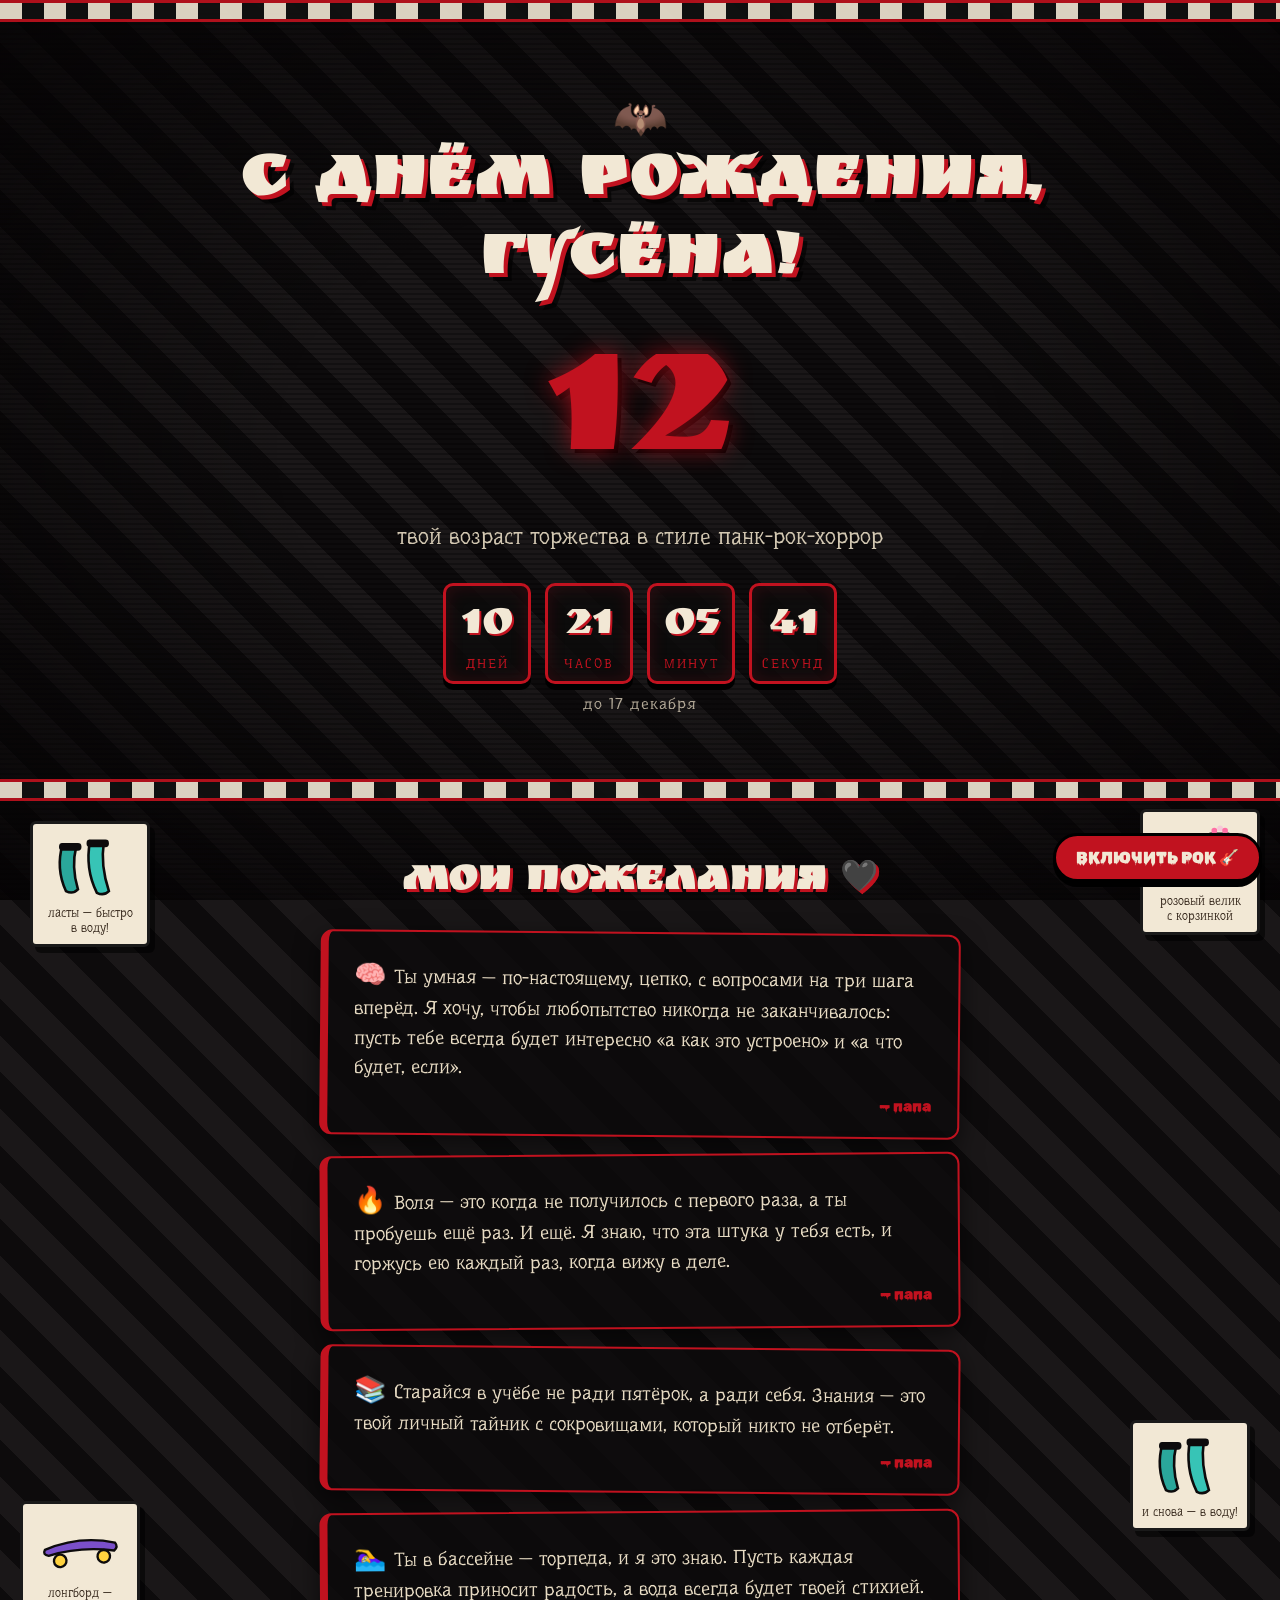
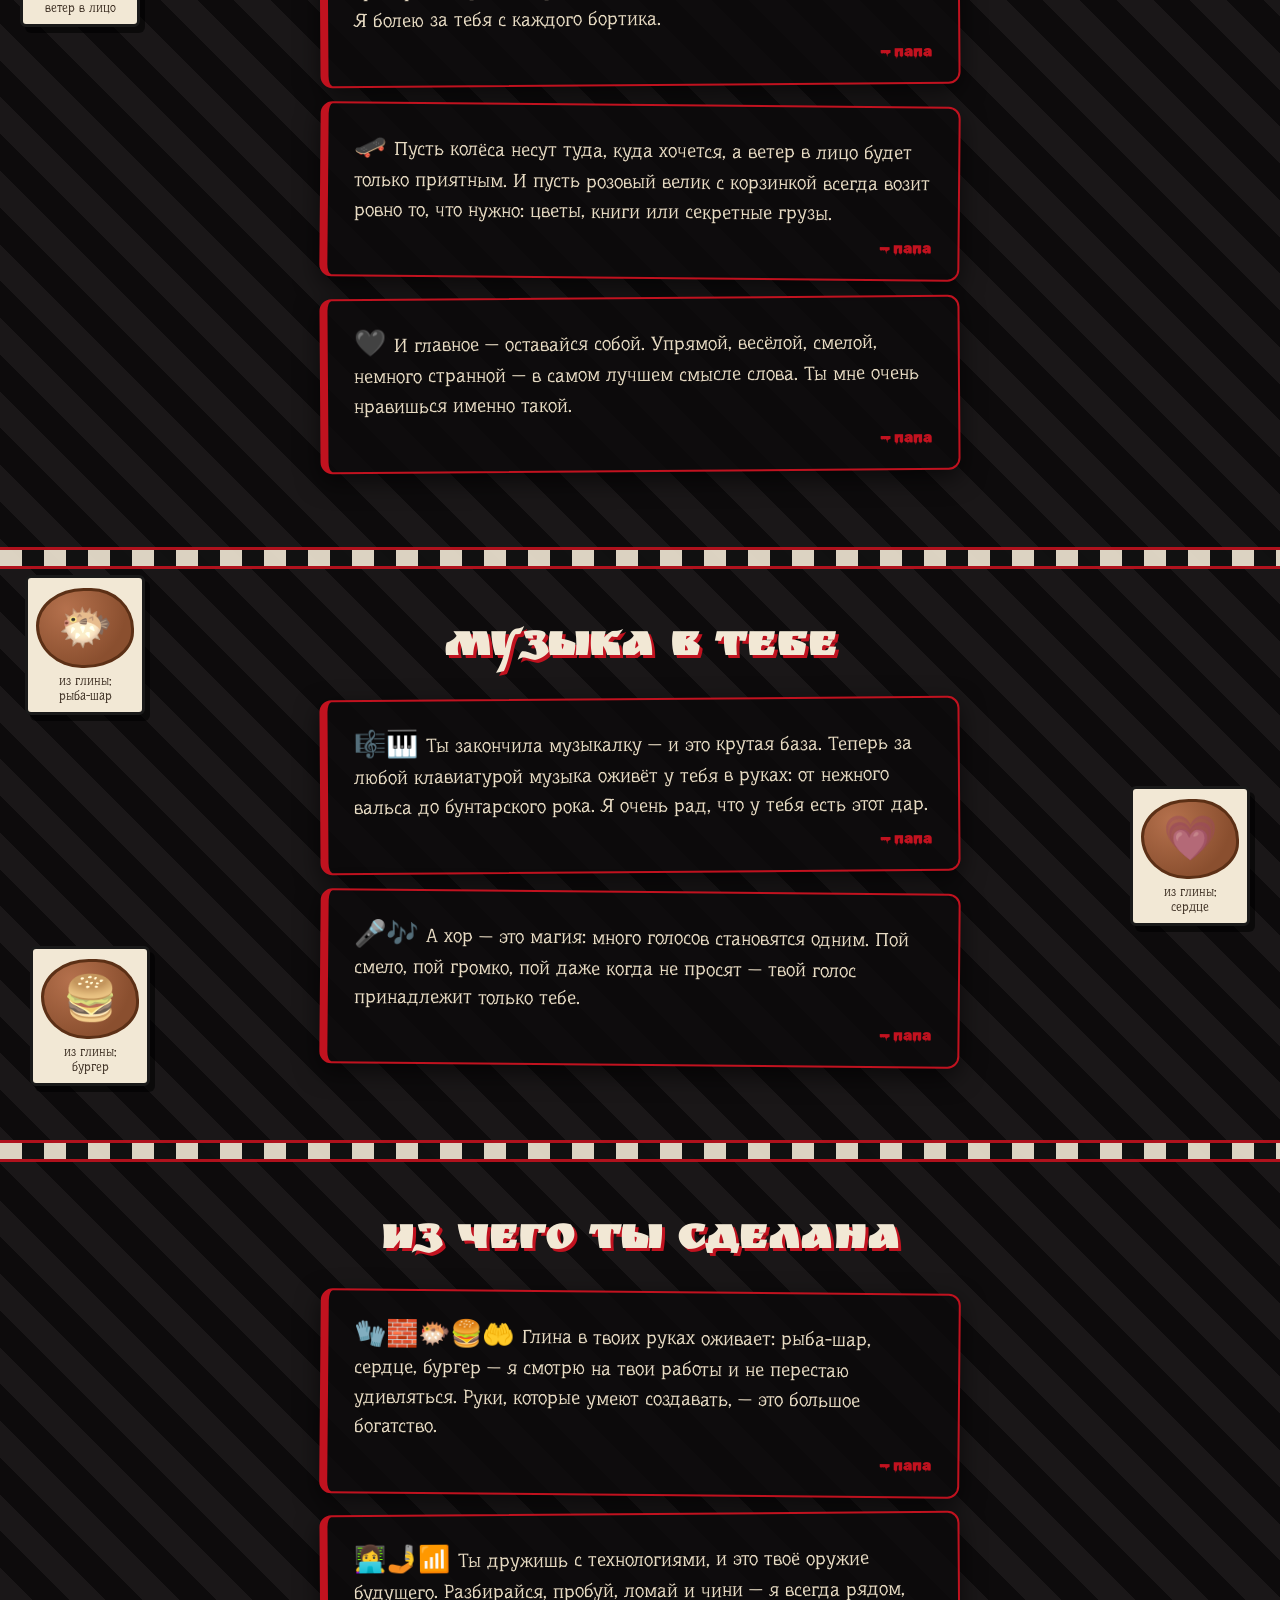
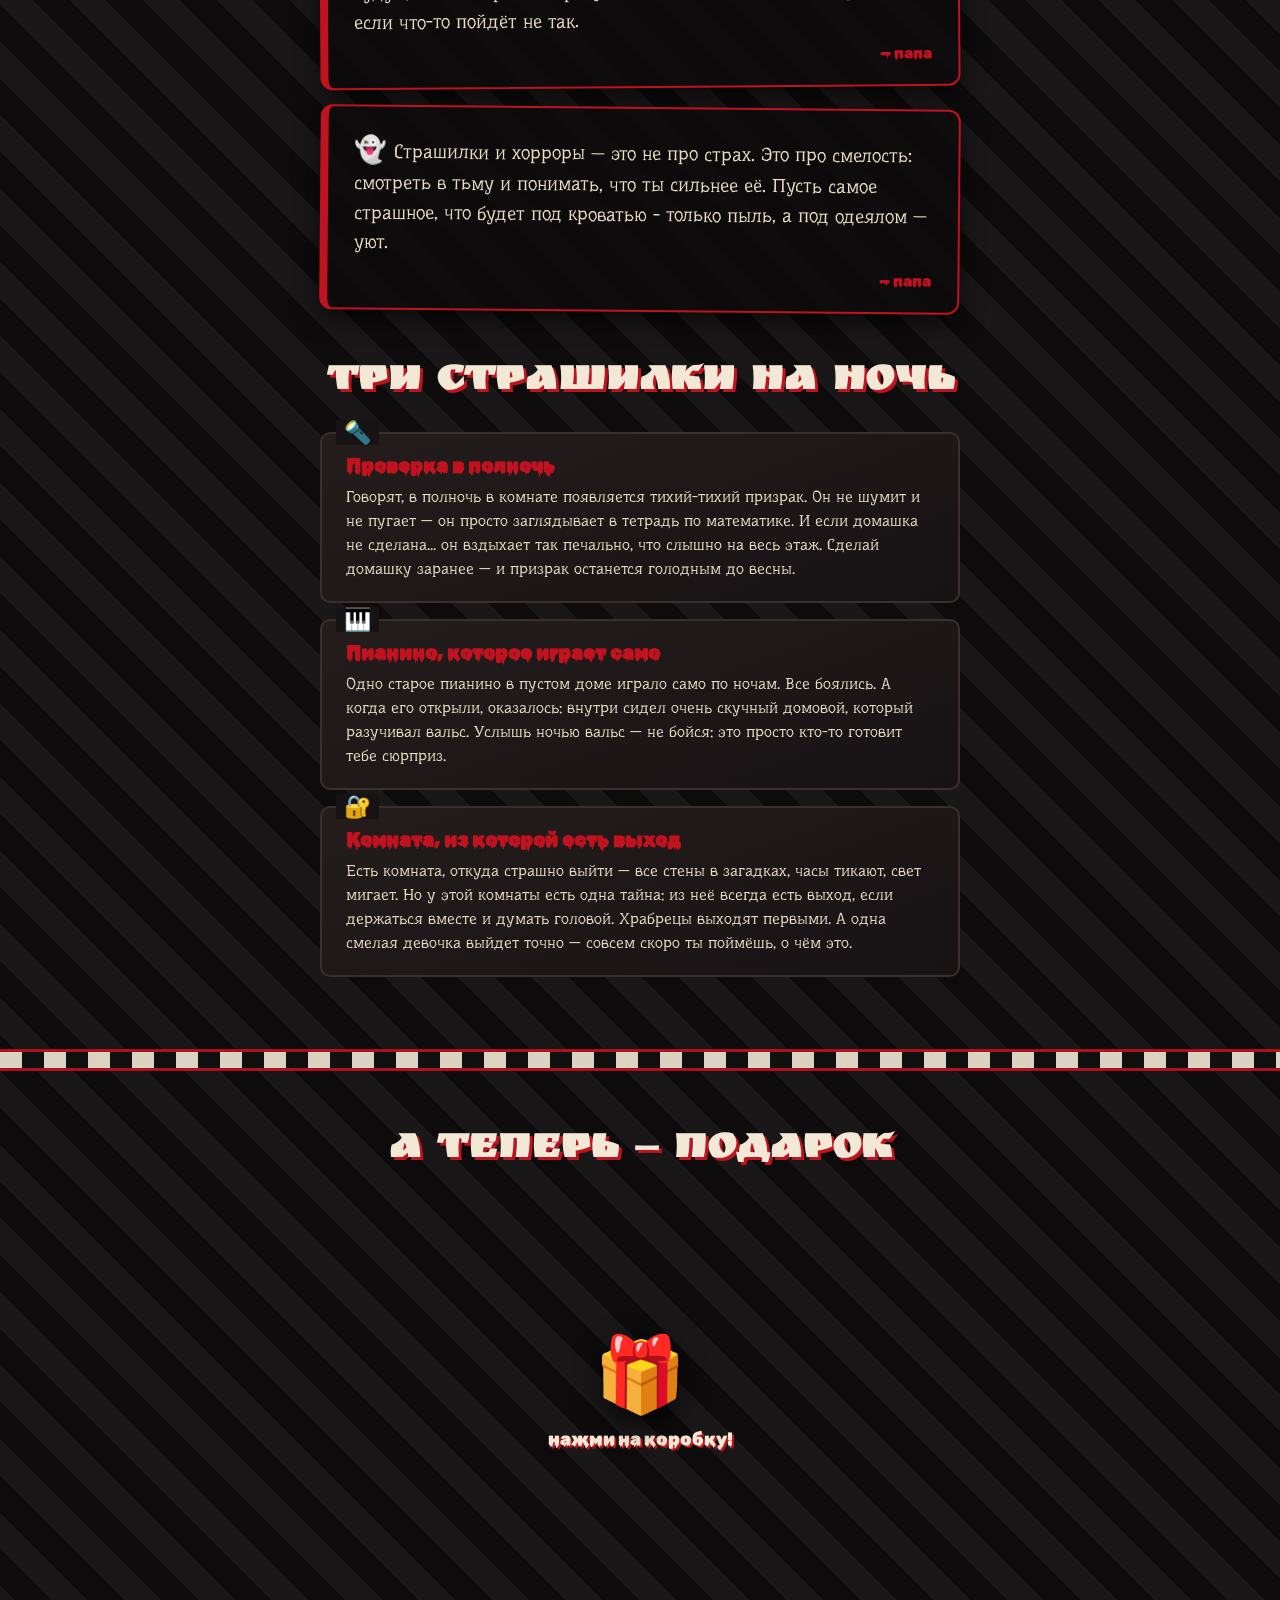
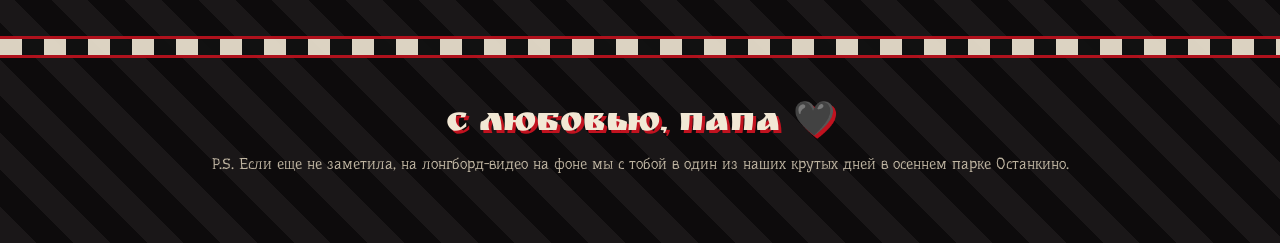
==== the-12th-bd/index.html @ d285abb6 "Сайт: страница с фоновым видео" ====
<!DOCTYPE html>
<html lang="ru">
<head>
<meta charset="UTF-8">
<meta name="viewport" content="width=device-width, initial-scale=1">
<title>С Днём Рождения, Гусёна!</title>
<link rel="preconnect" href="https://fonts.googleapis.com">
<link rel="preconnect" href="https://fonts.gstatic.com" crossorigin>
<link href="https://fonts.googleapis.com/css2?family=Ruslan+Display&family=Rubik+Wet+Paint&family=Underdog&display=swap" rel="stylesheet">
<style>
:root{
  --blood:#c1121f;
  --blood-dark:#7a0c14;
  --cream:#f2e8d5;
  --ink:#0d0b0c;
  --bone:#e8dcc4;
}
*{margin:0;padding:0;box-sizing:border-box}
html{scroll-behavior:smooth}
body{
  background-color:var(--ink);
  background-image:
    repeating-linear-gradient(45deg, #1a1718 0 26px, var(--ink) 26px 52px);
  color:var(--cream);
  font-family:'Underdog', cursive;
  overflow-x:hidden;
  position:relative;
}
/* ===== видео-фон (гифка из longboard.mp4) ===== */
#video-bg{
  position:fixed; inset:0; z-index:-2;
  overflow:hidden;
}
#video-bg video{
  width:100%; height:100%;
  object-fit:cover;
  filter:blur(7px) brightness(.32) saturate(.75) contrast(1.05);
  transform:scale(1.08);
}
#video-bg .scanlines{
  position:absolute; inset:0;
  background:repeating-linear-gradient(0deg, rgba(0,0,0,.28) 0 2px, transparent 2px 5px);
  mix-blend-mode:multiply;
}
#video-bg .vignette{
  position:absolute; inset:0;
  background:radial-gradient(ellipse at center, transparent 40%, rgba(5,3,4,.85) 100%);
}
/* ===== ленты-шахматки ===== */
.checker{
  height:22px;
  background:repeating-conic-gradient(#111 0% 25%, var(--cream) 0% 50%) 0 0/44px 44px;
  border-top:3px solid var(--blood);
  border-bottom:3px solid var(--blood);
  opacity:.9;
}
/* ===== шапка ===== */
header{
  text-align:center;
  padding:70px 20px 40px;
  position:relative;
  z-index:1;
}
.bat{font-size:44px; display:inline-block; animation:batform 3.2s ease-in-out infinite}
@keyframes batform{
  0%,100%{transform:translateY(0) rotate(-8deg)}
  50%{transform:translateY(-14px) rotate(8deg)}
}
h1{
  font-family:'Ruslan Display', cursive;
  font-size:clamp(34px,7vw,72px);
  color:var(--cream);
  text-shadow:4px 4px 0 var(--blood), 8px 8px 0 rgba(0,0,0,.6);
  letter-spacing:2px;
}
.sub{
  font-family:'Rubik Wet Paint', cursive;
  color:var(--blood);
  font-size:clamp(18px,3vw,26px);
  margin-top:12px;
  text-shadow:2px 2px 0 rgba(0,0,0,.8);
}
.age{
  font-family:'Ruslan Display', cursive;
  font-size:clamp(90px,20vw,190px);
  color:var(--blood);
  line-height:1;
  margin:24px 0 8px;
  animation:flicker 2.6s infinite;
  text-shadow:0 0 24px rgba(193,18,31,.7), 4px 4px 0 #000;
}
@keyframes flicker{
  0%,100%{opacity:1}
  41%{opacity:1}
  42%{opacity:.55}
  43%{opacity:1}
  78%{opacity:1}
  79%{opacity:.6}
  80%{opacity:1}
}
.date-line{font-size:clamp(16px,2.4vw,22px); color:var(--bone); opacity:.9}
/* ===== счётчик ===== */
.counter{
  display:flex; gap:14px; justify-content:center; flex-wrap:wrap;
  margin:34px auto 10px; max-width:640px;
}
.cd-cell{
  background:rgba(13,11,12,.82);
  border:3px solid var(--blood);
  border-radius:10px;
  min-width:88px; padding:14px 10px 10px;
  box-shadow:0 6px 0 #000, inset 0 0 18px rgba(193,18,31,.18);
}
.cd-num{
  font-family:'Ruslan Display', cursive;
  font-size:clamp(30px,5vw,48px);
  color:var(--cream);
  text-shadow:2px 2px 0 var(--blood);
}
.cd-lbl{
  font-size:13px; letter-spacing:2px; text-transform:uppercase;
  color:var(--blood); margin-top:4px;
}
.counter-cap{text-align:center; color:var(--bone); opacity:.75; margin-bottom:26px; letter-spacing:1px}
/* ===== секции ===== */
section{
  position:relative;
  max-width:920px;
  margin:0 auto;
  padding:56px 22px;
  z-index:1;
}
h2{
  font-family:'Ruslan Display', cursive;
  font-size:clamp(26px,4.6vw,44px);
  color:var(--cream);
  text-shadow:3px 3px 0 var(--blood);
  margin-bottom:26px;
  text-align:center;
}
h2 .bat-sm{font-size:.7em; vertical-align:middle}
/* ===== стикеры ===== */
.sticker{
  position:absolute;
  width:120px;
  background:var(--cream);
  border:3px solid #1a1a1a;
  border-radius:6px;
  padding:10px 8px 8px;
  box-shadow:5px 6px 0 rgba(0,0,0,.55);
  text-align:center;
  z-index:2;
  animation:sway 5s ease-in-out infinite;
}
.sticker .art{font-size:44px; line-height:1.15; display:block}
.sticker .cap{
  display:block; font-size:12px; color:#3a2c20;
  margin-top:6px; line-height:1.25;
}
.sticker svg{width:86px; height:66px; display:block; margin:0 auto}
@keyframes sway{
  0%,100%{transform:rotate(var(--rot,-6deg)) translateY(0)}
  50%{transform:rotate(calc(var(--rot,-6deg) * -0.6)) translateY(-8px)}
}
.clay-blob{
  background:radial-gradient(circle at 30% 25%, #b5714d, #8a4f2f 70%);
  border-radius:50% 45% 52% 48% / 48% 52% 46% 54%;
  padding:12px 6px;
  border:3px solid #5c3016;
}
.clay-blob .art{filter:sepia(.5) saturate(.8)}
.s-fin{left:-150px; top:20px; --rot:-10deg}
.s-fin2{right:-150px; top:46%; --rot:9deg; animation-delay:.9s}
.s-bike{right:-160px; top:8px; --rot:7deg; animation-delay:.4s}
.s-lb{left:-160px; top:52%; --rot:-8deg; animation-delay:.6s}
.s-fish{left:-155px; top:6px; --rot:-9deg}
.s-heart{right:-150px; top:38%; --rot:8deg; animation-delay:.5s}
.s-burger{left:-150px; top:66%; --rot:-7deg; animation-delay:1.1s}
.s-fish2{right:-150px; bottom:12px; --rot:6deg; animation-delay:.8s}
@media (max-width:1240px){
  .sticker{width:96px}
  .sticker .art{font-size:36px}
  .sticker svg{width:70px; height:54px}
  .s-fin{left:-104px}.s-fin2{right:-104px}
  .s-bike{right:-108px}.s-lb{left:-108px}
  .s-fish{left:-104px}.s-heart{right:-104px}
  .s-burger{left:-104px}.s-fish2{right:-104px}
}
@media (max-width:760px){
  .sticker{width:78px; padding:8px 4px 6px}
  .sticker .art{font-size:28px}
  .sticker .cap{font-size:10px}
  .sticker svg{width:56px; height:44px}
  .s-fin{left:-84px}.s-fin2{right:-84px}
  .s-bike{right:-86px; top:2px}.s-lb{left:-86px}
  .s-fish{left:-84px}.s-heart{right:-84px}
  .s-burger{left:-84px}.s-fish2{right:-84px}
}
/* ===== карточки пожеланий ===== */
.wish{
  background:rgba(13,11,12,.86);
  border:2px solid var(--blood);
  border-left:8px solid var(--blood);
  border-radius:12px;
  padding:22px 26px;
  margin:0 auto 18px;
  max-width:640px;
  box-shadow:0 8px 24px rgba(0,0,0,.6);
  transform:rotate(-.4deg);
}
.wish:nth-child(even){transform:rotate(.5deg)}
.wish p{font-size:clamp(15px,2.2vw,19px); line-height:1.55; color:var(--bone)}
.wish .sign{
  display:block; text-align:right; margin-top:10px;
  font-family:'Rubik Wet Paint', cursive;
  color:var(--blood); font-size:15px;
}
.wish .ico{font-size:26px; margin-right:8px}
/* ===== страшилки ===== */
.story{
  background:linear-gradient(160deg, #241d1c, #171214);
  border:2px solid #3a2f2c;
  border-radius:10px;
  padding:20px 24px;
  margin-bottom:16px;
  max-width:640px;
  margin-left:auto; margin-right:auto;
  position:relative;
}
.story h3{
  font-family:'Rubik Wet Paint', cursive;
  color:var(--blood);
  font-size:19px;
  margin-bottom:8px;
}
.story p{font-size:15.5px; line-height:1.55; color:var(--bone)}
.story .glow{
  position:absolute; top:-14px; left:14px;
  font-size:22px; background:#171214; padding:0 8px;
}
/* ===== коробка-подарок ===== */
.gift-stage{
  position:relative;
  min-height:380px;
  display:flex; align-items:center; justify-content:center;
}
.gift-box{
  position:relative;
  z-index:3;
  cursor:pointer;
  text-align:center;
  transition:opacity .55s ease, transform .55s ease;
  user-select:none;
}
.gift-box .lid{
  font-size:74px;
  display:inline-block;
  transition:transform .55s ease;
  filter:drop-shadow(0 10px 14px rgba(0,0,0,.7));
}
.gift-box:hover .lid{transform:rotate(-8deg) translateY(-8px)}
.gift-box .box-hint{
  display:block; margin-top:10px;
  font-family:'Rubik Wet Paint', cursive;
  color:var(--cream);
  font-size:18px;
  text-shadow:2px 2px 0 var(--blood);
  animation:pulse 1.6s ease-in-out infinite;
}
@keyframes pulse{0%,100%{opacity:1}50%{opacity:.45}}

.ticket{
  position:absolute;
  inset:0;
  z-index:2;
  display:flex; align-items:center; justify-content:center;
  padding:10px;
  opacity:0;
  transform:translateY(36px) scale(.88);
  transition:opacity .8s ease .15s, transform .8s ease .15s;
  pointer-events:none;
}

/* ===== открытое состояние ===== */
.gift-stage.open{
  min-height:520px;
}
/* билет в потоке: сам растягивает сцену на свою высоту */
.gift-stage.open .ticket{
  position:static;
  opacity:1;
  transform:translateY(0) scale(1);
  pointer-events:auto;
  align-items:center;
  padding:0 10px 60px;   /* нижняя полоса — место под коробку */
}
/* коробка ждёт клика, слегка наезжая на нижний правый угол билета */
.gift-stage.open .gift-box{
  position:absolute;
  left:auto;
  right:17%;
  bottom:10px;
  transform:scale(.62);
  opacity:1;
  z-index:4;
  pointer-events:auto;
}
.gift-stage.open .gift-box .lid{
  transform:rotate(-14deg) translateY(-6px);
}
.gift-stage.open .gift-box .box-hint{
  font-size:20px;
  animation:none;
  opacity:.95;
}

.ticket-card{
  width:min(560px,100%);
  background:var(--cream);
  color:#241a10;
  border:3px dashed var(--blood-dark);
  border-radius:14px;
  padding:26px 26px 22px;
  box-shadow:0 18px 44px rgba(0,0,0,.75);
  text-align:center;
  position:relative;
}
.ticket-card:before,.ticket-card:after{
  content:''; position:absolute; width:26px; height:26px;
  background:var(--ink); border-radius:50%; top:50%; margin-top:-13px;
}
.ticket-card:before{left:-16px}
.ticket-card:after{right:-16px}
.ticket-card .t-tag{
  display:inline-block;
  background:var(--blood);
  color:var(--cream);
  font-family:'Rubik Wet Paint', cursive;
  padding:4px 16px; border-radius:20px;
  font-size:14px; letter-spacing:2px;
  margin-bottom:12px;
}
.ticket-card h3{
  font-family:'Ruslan Display', cursive;
  font-size:clamp(22px,4vw,32px);
  color:var(--blood-dark);
  margin-bottom:6px;
}
.ticket-card .t-sub{font-size:15px; color:#5a4632; margin-bottom:14px}
.ticket-rows{font-size:16px; line-height:1.7}
.ticket-rows b{color:var(--blood-dark)}
.ticket-count{
  margin-top:16px;
  background:#241a10; color:var(--cream);
  border-radius:10px; padding:12px 10px;
}
.ticket-count .cd-num{font-size:clamp(22px,3.6vw,34px)}
.ticket-count .cd-lbl{color:#ffb3a7}
.ticket-count .go{font-family:'Ruslan Display', cursive; color:#ffd166; font-size:22px}
.ticket-card a.btn-link{
  display:inline-block; margin-top:14px;
  background:var(--blood); color:var(--cream);
  text-decoration:none; font-family:'Rubik Wet Paint', cursive;
  padding:9px 22px; border-radius:24px; font-size:15px;
  border:2px solid #000;
  box-shadow:0 4px 0 #000;
}
.ticket-card a.btn-link:active{transform:translateY(3px); box-shadow:0 1px 0 #000}
/* ===== футер ===== */
footer{
  text-align:center; padding:40px 20px 70px;
  position:relative; z-index:1;
}
footer .love{font-family:'Ruslan Display', cursive; font-size:clamp(20px,4vw,34px); color:var(--cream); text-shadow:3px 3px 0 var(--blood)}
footer .ps{margin-top:12px; color:var(--bone); opacity:.8; font-size:15px}
/* ===== кнопка рока ===== */
#rock-btn{
  position:fixed; right:18px; bottom:18px; z-index:50;
  background:var(--blood); color:var(--cream);
  border:3px solid #000; border-radius:30px;
  font-family:'Rubik Wet Paint', cursive;
  font-size:16px; padding:12px 20px;
  cursor:pointer;
  box-shadow:0 5px 0 #000;
}
#rock-btn:active{transform:translateY(4px); box-shadow:0 1px 0 #000}
#rock-btn.on{background:#2e7d32}
#confetti-canvas{position:fixed; inset:0; pointer-events:none; z-index:60}
</style>
</head>
<body>

<div id="video-bg">
  <video autoplay muted loop playsinline src="longboard.mp4"></video>
  <div class="scanlines"></div>
  <div class="vignette"></div>
</div>

<div class="checker"></div>

<header>
  <span class="bat">🦇</span>
  <h1>С Днём Рождения,<br><span id="name-line">Гусёна!</span></h1>
  <div class="age">12</div>
  <div class="date-line">твой возраст торжества в стиле панк-рок-хоррор</div>

  <div class="counter" id="countdown">
    <div class="cd-cell"><div class="cd-num" id="cd-d">00</div><div class="cd-lbl">дней</div></div>
    <div class="cd-cell"><div class="cd-num" id="cd-h">00</div><div class="cd-lbl">часов</div></div>
    <div class="cd-cell"><div class="cd-num" id="cd-m">00</div><div class="cd-lbl">минут</div></div>
    <div class="cd-cell"><div class="cd-num" id="cd-s">00</div><div class="cd-lbl">секунд</div></div>
  </div>
  <div class="counter-cap">до 17 декабря</div>
</header>

<div class="checker"></div>

<!-- ПОЖЕЛАНИЯ ОТ ПАПЫ -->
<section id="wishes">
  <div class="sticker s-fin">
    <svg viewBox="0 0 100 76">
      <path d="M18 12 Q10 40 22 66 Q30 70 36 64 Q28 38 34 14 Z" fill="#2aa79b" stroke="#0d0b0c" stroke-width="3"/>
      <path d="M50 8 Q44 40 58 68 Q66 72 72 66 Q62 36 66 10 Z" fill="#37c4b6" stroke="#0d0b0c" stroke-width="3"/>
      <rect x="14" y="10" width="26" height="9" rx="4" fill="#0d0b0c"/>
      <rect x="46" y="6" width="26" height="9" rx="4" fill="#0d0b0c"/>
    </svg>
    <span class="cap">ласты — быстро<br>в воду!</span>
  </div>
  <div class="sticker s-fin2">
    <svg viewBox="0 0 100 76">
      <path d="M18 12 Q10 40 22 66 Q30 70 36 64 Q28 38 34 14 Z" fill="#2aa79b" stroke="#0d0b0c" stroke-width="3"/>
      <path d="M50 8 Q44 40 58 68 Q66 72 72 66 Q62 36 66 10 Z" fill="#37c4b6" stroke="#0d0b0c" stroke-width="3"/>
      <rect x="14" y="10" width="26" height="9" rx="4" fill="#0d0b0c"/>
      <rect x="46" y="6" width="26" height="9" rx="4" fill="#0d0b0c"/>
    </svg>
    <span class="cap">и снова — в воду!</span>
  </div>
  <div class="sticker s-bike">
    <svg viewBox="0 0 120 92">
      <circle cx="26" cy="68" r="15" fill="none" stroke="#0d0b0c" stroke-width="5"/>
      <circle cx="98" cy="68" r="15" fill="none" stroke="#0d0b0c" stroke-width="5"/>
      <path d="M26 68 L52 34 L86 34 L98 68 M52 34 L58 68 L26 68" fill="none" stroke="#ff6fa5" stroke-width="5" stroke-linecap="round"/>
      <path d="M86 34 L82 22" stroke="#ff6fa5" stroke-width="5" stroke-linecap="round"/>
      <path d="M74 22 L90 22" stroke="#ff6fa5" stroke-width="5" stroke-linecap="round"/>
      <path d="M50 32 L56 32" stroke="#ff6fa5" stroke-width="6" stroke-linecap="round"/>
      <rect x="72" y="16" width="30" height="16" rx="3" fill="#e8b64c" stroke="#0d0b0c" stroke-width="2.5"/>
      <circle cx="80" cy="12" r="4" fill="#ff6fa5"/><circle cx="88" cy="9" r="4" fill="#f6c8d8"/><circle cx="95" cy="12" r="4" fill="#ff6fa5"/>
    </svg>
    <span class="cap">розовый велик<br>с корзинкой</span>
  </div>
  <div class="sticker s-lb">
    <svg viewBox="0 0 110 70">
      <g transform="rotate(-6 55 35)">
        <path d="M10 34 Q55 20 100 34 Q104 40 98 44 Q55 34 14 42 Q6 40 10 34 Z" fill="#7a4fc9" stroke="#0d0b0c" stroke-width="3"/>
        <circle cx="28" cy="50" r="8" fill="#ffd23f" stroke="#0d0b0c" stroke-width="3"/>
        <circle cx="84" cy="50" r="8" fill="#ffd23f" stroke="#0d0b0c" stroke-width="3"/>
      </g>
    </svg>
    <span class="cap">лонгборд —<br>ветер в лицо</span>
  </div>

  <h2>Мои пожелания <span class="bat-sm">🖤</span></h2>

  <div class="wish"><p><span class="ico">🧠</span>Ты умная — по-настоящему, цепко, с вопросами на три шага вперёд. Я хочу, чтобы любопытство никогда не заканчивалось: пусть тебе всегда будет интересно «а как это устроено» и «а что будет, если».</p><span class="sign">— папа</span></div>
  <div class="wish"><p><span class="ico">🔥</span>Воля — это когда не получилось с первого раза, а ты пробуешь ещё раз. И ещё. Я знаю, что эта штука у тебя есть, и горжусь ею каждый раз, когда вижу в деле.</p><span class="sign">— папа</span></div>
  <div class="wish"><p><span class="ico">📚</span>Старайся в учёбе не ради пятёрок, а ради себя. Знания — это твой личный тайник с сокровищами, который никто не отберёт.</p><span class="sign">— папа</span></div>
  <div class="wish"><p><span class="ico">🏊‍♀️</span>Ты в бассейне — торпеда, и я это знаю. Пусть каждая тренировка приносит радость, а вода всегда будет твоей стихией. Я болею за тебя с каждого бортика.</p><span class="sign">— папа</span></div>
  <div class="wish"><p><span class="ico">🛹</span>Пусть колёса несут туда, куда хочется, а ветер в лицо будет только приятным. И пусть розовый велик с корзинкой всегда возит ровно то, что нужно: цветы, книги или секретные грузы.</p><span class="sign">— папа</span></div>
  <div class="wish"><p><span class="ico">🖤</span>И главное — оставайся собой. Упрямой, весёлой, смелой, немного странной — в самом лучшем смысле слова. Ты мне очень нравишься именно такой.</p><span class="sign">— папа</span></div>
</section>

<div class="checker"></div>

<!-- МУЗЫКА -->
<section id="music">
  <div class="sticker s-fish">
    <div class="clay-blob"><span class="art">🐡</span></div>
    <span class="cap">из глины:<br>рыба-шар</span>
  </div>
  <div class="sticker s-heart">
    <div class="clay-blob"><span class="art">💗</span></div>
    <span class="cap">из глины:<br>сердце</span>
  </div>
  <div class="sticker s-burger">
    <div class="clay-blob"><span class="art">🍔</span></div>
    <span class="cap">из глины:<br>бургер</span>
  </div>

  <h2>Музыка в тебе</h2>

  <div class="wish"><p><span class="ico">🎼🎹</span>Ты закончила музыкалку — и это крутая база. Теперь за любой клавиатурой музыка оживёт у тебя в руках: от нежного вальса до бунтарского рока. Я очень рад, что у тебя есть этот дар.</p><span class="sign">— папа</span></div>
  <div class="wish"><p><span class="ico">🎤🎶</span>А хор — это магия: много голосов становятся одним. Пой смело, пой громко, пой даже когда не просят — твой голос принадлежит только тебе.</p><span class="sign">— папа</span></div>
</section>

<div class="checker"></div>

<!-- ГЛИНА, ИТ, ХОРРОРЫ -->
<section id="hands">
  <h2>Из чего ты сделана</h2>

  <div class="wish"><p><span class="ico">🧤🧱🐡🍔🤲</span>Глина в твоих руках оживает: рыба-шар, сердце, бургер — я смотрю на твои работы и не перестаю удивляться. Руки, которые умеют создавать, — это большое богатство.</p><span class="sign">— папа</span></div>
  <div class="wish"><p><span class="ico">👩‍💻🤳📶</span>Ты дружишь с технологиями, и это твоё оружие будущего. Разбирайся, пробуй, ломай и чини — я всегда рядом, если что-то пойдёт не так.</p><span class="sign">— папа</span></div>
  <div class="wish"><p><span class="ico">👻</span>Страшилки и хорроры — это не про страх. Это про смелость: смотреть в тьму и понимать, что ты сильнее её. Пусть самое страшное, что будет под кроватью - только пыль, а под одеялом — уют.</p><span class="sign">— папа</span></div>

  <h2 style="margin-top:48px">Три страшилки на ночь</h2>

  <div class="story"><span class="glow">🔦</span><h3>Проверка в полночь</h3><p>Говорят, в полночь в комнате появляется тихий-тихий призрак. Он не шумит и не пугает — он просто заглядывает в тетрадь по математике. И если домашка не сделана… он вздыхает так печально, что слышно на весь этаж. Сделай домашку заранее — и призрак останется голодным до весны.</p></div>
  <div class="story"><span class="glow">🎹</span><h3>Пианино, которое играет само</h3><p>Одно старое пианино в пустом доме играло само по ночам. Все боялись. А когда его открыли, оказалось: внутри сидел очень скучный домовой, который разучивал вальс. Услышь ночью вальс — не бойся: это просто кто-то готовит тебе сюрприз.</p></div>
  <div class="story"><span class="glow">🔐</span><h3>Комната, из которой есть выход</h3><p>Есть комната, откуда страшно выйти — все стены в загадках, часы тикают, свет мигает. Но у этой комнаты есть одна тайна: из неё всегда есть выход, если держаться вместе и думать головой. Храбрецы выходят первыми. А одна смелая девочка выйдет точно — совсем скоро ты поймёшь, о чём это.</p></div>
</section>

<div class="checker"></div>

<!-- ПОДАРОК -->
<section id="gift-section">
  <h2>А теперь — подарок</h2>

  <div class="gift-stage" id="gift-stage">
    <div class="gift-box" id="gift-box" role="button" aria-label="Открыть подарок" tabindex="0">
      <span class="lid">🎁</span>
      <span class="box-hint">нажми на коробку!</span>
    </div>

    <div class="ticket">
      <div class="ticket-card">
        <span class="t-tag">БИЛЕТ ДЛЯ БЕССТРАШНОГО ЭКИПАЖА</span>
        <h3>Квест «Вкус Риска»</h3>
        <div class="t-sub">Бронь №19308 · Claustrophobia</div>
        <div class="ticket-rows">
          <div><b>Когда:</b> 20.12.2026, 13:30–15:00</div>
          <div><b>Где:</b> Москва, Солнечногорская улица, 4с13 <a href="https://yandex.ru/maps/-/CXv1YM9Q" class="btn-link" target="_blank" rel="noopener">на карте</a></div>
          <div><b>Справки:</b> <a href="tel:+74993914808" style="color:var(--blood-dark)">+7 (499) 391-48-08</a></div>
        </div>
        <div class="ticket-count">
          <div class="cd-lbl">до входа в квест</div>
          <div id="quest-countdown">
            <div class="cd-num" id="qc-d">00</div><div class="cd-lbl">дней</div>
            <div class="cd-num" id="qc-h">00</div><div class="cd-lbl">часов</div>
            <div class="cd-num" id="qc-m">00</div><div class="cd-lbl">минут</div>
            <div class="cd-num" id="qc-s">00</div><div class="cd-lbl">секунд</div>
          </div>
        </div>
        <a class="btn-link" href="https://claustrophobia.com/moscow/kvest/vkus-riska" target="_blank" rel="noopener">Открыть страницу квеста</a>
      </div>
    </div>
  </div>
</section>

<div class="checker"></div>

<footer>
  <div class="love">С любовью, папа 🖤</div>
  <div class="ps">P.S. Если еще не заметила, на лонгборд-видео на фоне мы с тобой в один из наших крутых дней в осеннем парке Останкино.</div>
</footer>

<canvas id="confetti-canvas"></canvas>
<button id="rock-btn">ВКЛЮЧИТЬ РОК 🎸</button>

<script>
/* ===== настройки ===== */
const NAME = 'Гусёна';
const BIRTHDAY = () => {  /* 17 декабря */
  const now = new Date();
  let y = now.getFullYear();
  if (now > new Date(y, 11, 17, 23, 59, 59)) y++;
  return new Date(y, 11, 17);
};
const GIFT_DATE = new Date(2026, 11, 20, 13, 30, 0); /* вход в квест */

document.getElementById('name-line').textContent = NAME + '!';

/* ===== счётчик до дня рождения ===== */
function pad(n){ return String(n).padStart(2,'0'); }
function tickBirthday(){
  const now = new Date();
  const target = BIRTHDAY();
  let diff = target - now;
  if (diff < 0) diff = 0;
  const d = Math.floor(diff / 86400000);
  const h = Math.floor(diff / 3600000) % 24;
  const m = Math.floor(diff / 60000) % 60;
  const s = Math.floor(diff / 1000) % 60;
  document.getElementById('cd-d').textContent = pad(d);
  document.getElementById('cd-h').textContent = pad(h);
  document.getElementById('cd-m').textContent = pad(m);
  document.getElementById('cd-s').textContent = pad(s);
}
setInterval(tickBirthday, 1000); tickBirthday();

/* ===== счётчик внутри билета ===== */
function tickQuest(){
  const now = new Date();
  const el = document.getElementById('quest-countdown');
  let diff = GIFT_DATE - now;
  if (diff <= 0){
    el.innerHTML = '<div class="go">Поехали! Квест уже идёт — удачи, экипаж!</div>';
    return;
  }
  const d = Math.floor(diff / 86400000);
  const h = Math.floor(diff / 3600000) % 24;
  const m = Math.floor(diff / 60000) % 60;
  const s = Math.floor(diff / 1000) % 60;
  document.getElementById('qc-d').textContent = pad(d);
  document.getElementById('qc-h').textContent = pad(h);
  document.getElementById('qc-m').textContent = pad(m);
  document.getElementById('qc-s').textContent = pad(s);
}
setInterval(tickQuest, 1000); tickQuest();

/* ===== коробка-подарок: открывается и закрывается ===== */
const stage = document.getElementById('gift-stage');
const box = document.getElementById('gift-box');
const hintEl = box.querySelector('.box-hint');
const hintOriginal = hintEl ? hintEl.textContent : '';

let confettiShown = false; /* конфетти — только на первое открытие */

function openGift(){
  stopMusic();              /* глушим фоновый рок, если играл */
  stage.classList.add('open');
  if (hintEl) hintEl.textContent = 'закрыть';
  if (!confettiShown){
    burstConfetti();
    confettiShown = true;
  }
  playBoxRiff();
}

function closeGift(){
  killBoxRiff();
  stage.classList.remove('open');
  if (hintEl) hintEl.textContent = hintOriginal;
  playCloseSound();         /* мягкий «тудух» вместо риффа */
}

function toggleGift(){
  if (stage.classList.contains('open')){
    closeGift();
  } else {
    openGift();
  }
}

box.addEventListener('click', toggleGift);
box.addEventListener('keydown', e => { if (e.key === 'Enter' || e.key === ' ') { e.preventDefault(); toggleGift(); } });

/* ===== конфетти из эмодзи ===== */
const canvas = document.getElementById('confetti-canvas');
const ctx = canvas.getContext('2d');
const EMOJIS = ['🎸','💀','👻','🖤','🤘','🐡'];
let parts = [], animOn = false;
function resizeCanvas(){ canvas.width = innerWidth; canvas.height = innerHeight; }
resizeCanvas(); addEventListener('resize', resizeCanvas);
function burstConfetti(){
  const cx = innerWidth/2, cy = innerHeight/2;
  for (let i = 0; i < 70; i++){
    const a = Math.random()*Math.PI*2, v = 4 + Math.random()*9;
    parts.push({x:cx, y:cy, vx:Math.cos(a)*v, vy:Math.sin(a)*v - 4,
      rot:Math.random()*Math.PI, vr:(Math.random()-.5)*.3,
      ch:EMOJIS[Math.floor(Math.random()*EMOJIS.length)],
      size:20 + Math.random()*22, life:1});
  }
  if (!animOn){ animOn = true; requestAnimationFrame(stepConfetti); }
}
function stepConfetti(){
  ctx.clearRect(0,0,canvas.width,canvas.height);
  parts = parts.filter(p => p.life > 0);
  if (!parts.length){ animOn = false; return; }
  for (const p of parts){
    p.vy += 0.22; p.x += p.vx; p.y += p.vy; p.rot += p.vr; p.life -= 0.012;
    ctx.save();
    ctx.globalAlpha = Math.max(0, p.life);
    ctx.translate(p.x, p.y);
    ctx.rotate(p.rot);
    ctx.font = p.size + 'px serif';
    ctx.textAlign = 'center';
    ctx.fillText(p.ch, 0, 0);
    ctx.restore();
  }
  requestAnimationFrame(stepConfetti);
}

/* ===== панк-музыка v3: два независимых риффа + взаимное глушение ===== */
let actx = null, musicOn = false, schedTimer = null, barCount = 0, noiseBuf = null;
let musicBus = null, boxBus = null, drumBus = null;
const BPM = 170, BEAT = 60/BPM, STEP = BEAT/2;
const ROOTS = [82.41, 82.41, 98.0, 110.0]; /* E, E, G, A */

function ensureCtx(){
  if (!actx) actx = new (window.AudioContext || window.webkitAudioContext)();
  if (!noiseBuf){
    noiseBuf = actx.createBuffer(1, actx.sampleRate * 0.5, actx.sampleRate);
    const data = noiseBuf.getChannelData(0);
    for (let i = 0; i < data.length; i++) data[i] = Math.random()*2 - 1;
  }
}

/* фабрика гитарных шин: у музыки и коробки — отдельные, чтобы глушить независимо */
function makeGuitarBus(){
  const pre = actx.createGain(); pre.gain.value = 2.2;
  const shaper = actx.createWaveShaper();
  const K = 300, N = 2048, curve = new Float32Array(N);
  for (let i = 0; i < N; i++){
    const x = i * 2 / N - 1;
    curve[i] = (1 + K) * x / (1 + K * Math.abs(x));
  }
  shaper.curve = curve; shaper.oversample = '4x';
  const lp = actx.createBiquadFilter(); lp.type = 'lowpass'; lp.frequency.value = 3200;
  const out = actx.createGain(); out.gain.value = 0.35;
  const comp = actx.createDynamicsCompressor();
  pre.connect(shaper); shaper.connect(lp); lp.connect(out); out.connect(comp);
  comp.connect(actx.destination);
  return { pre: pre, out: out };
}

function ensureBuses(){
  ensureCtx();
  if (!musicBus) musicBus = makeGuitarBus();
  if (!boxBus)   boxBus   = makeGuitarBus();
  if (!drumBus){
    drumBus = actx.createGain();
    drumBus.gain.value = 1;
    drumBus.connect(actx.destination);
  }
}

function env(g, t, a, d, peak){
  g.gain.setValueAtTime(0.0001, t);
  g.gain.exponentialRampToValueAtTime(peak, t + a);
  g.gain.exponentialRampToValueAtTime(0.0001, t + a + d);
}

function chug(t, root, dur, bus){
  bus = bus || musicBus;
  dur = dur || STEP * 0.7;
  [1, 1.5, 2].forEach(m => {
    const o = actx.createOscillator(), g = actx.createGain();
    o.type = 'sawtooth'; o.frequency.value = root * m;
    o.connect(g); g.connect(bus.pre);
    env(g, t, 0.005, dur, 0.22);
    o.start(t); o.stop(t + dur + 0.05);
  });
  const b = actx.createOscillator(), bg = actx.createGain();
  b.type = 'square'; b.frequency.value = root / 2;
  b.connect(bg); bg.connect(bus.pre);
  env(bg, t, 0.004, dur, 0.16);
  b.start(t); b.stop(t + dur + 0.05);
}

function kick(t){
  const o = actx.createOscillator(), g = actx.createGain();
  o.type = 'sine';
  o.frequency.setValueAtTime(150, t);
  o.frequency.exponentialRampToValueAtTime(42, t + 0.1);
  o.connect(g); g.connect(drumBus);
  env(g, t, 0.003, 0.12, 0.4);
  o.start(t); o.stop(t + 0.15);
}

function hat(t, strong){
  const s = actx.createBufferSource(); s.buffer = noiseBuf;
  const f = actx.createBiquadFilter(); f.type = 'highpass'; f.frequency.value = 7000;
  const g = actx.createGain();
  s.connect(f); f.connect(g); g.connect(drumBus);
  env(g, t, 0.002, strong ? 0.06 : 0.03, strong ? 0.1 : 0.05);
  s.start(t); s.stop(t + 0.08);
}

function snare(t){
  const s = actx.createBufferSource(); s.buffer = noiseBuf;
  const f = actx.createBiquadFilter(); f.type = 'bandpass'; f.frequency.value = 1800; f.Q.value = 0.8;
  const g = actx.createGain();
  s.connect(f); f.connect(g); g.connect(drumBus);
  env(g, t, 0.002, 0.11, 0.25);
  s.start(t); s.stop(t + 0.14);
}

function scheduleBar(start, ci){
  const root = ROOTS[ci];
  for (let i = 0; i < 8; i++){
    const t = start + i * STEP;
    chug(t, root, i === 7 ? STEP * 1.6 : STEP * 0.7);
    hat(t, i % 2 === 0);
    if (i % 2 === 0) kick(t);
  }
  snare(start + BEAT); snare(start + 3*BEAT);
}

function musicLoop(){
  ensureBuses();
  const now = actx.currentTime;
  musicBus.out.gain.cancelScheduledValues(now);
  musicBus.out.gain.setTargetAtTime(0.35, now, 0.02);
  const next = () => {
    const t = actx.currentTime + 0.08;
    scheduleBar(t, barCount % ROOTS.length);
    barCount++;
  };
  next();
  schedTimer = setInterval(next, BEAT * 4 * 1000);
}

/* глушим фоновый рок: и новые такты, и то, что уже звучит */
function stopMusic(){
  if (actx && musicBus){
    const now = actx.currentTime;
    musicBus.out.gain.cancelScheduledValues(now);
    musicBus.out.gain.setTargetAtTime(0.0001, now, 0.03);
  }
  musicOn = false;
  if (schedTimer){ clearInterval(schedTimer); schedTimer = null; }
  const btn = document.getElementById('rock-btn');
  if (btn){
    btn.textContent = 'ВКЛЮЧИТЬ РОК 🎸';
    btn.classList.remove('on');
  }
}

/* глушим рифф коробки (если вдруг понажимали всё подряд) */
function killBoxRiff(){
  if (!actx || !boxBus) return;
  const now = actx.currentTime;
  boxBus.out.gain.cancelScheduledValues(now);
  boxBus.out.gain.setTargetAtTime(0.0001, now, 0.02);
}

/* рифф коробки: скрежет медиатора + D-D-E — короткий и резкий */
function playBoxRiff(){
  ensureBuses();
  const now = actx.currentTime;
  boxBus.out.gain.cancelScheduledValues(now);
  boxBus.out.gain.setTargetAtTime(0.35, now, 0.02);
  const t0 = now + 0.02;

   /* скрежет медиатора: шум со взлетающей частотой */
  const s = actx.createBufferSource(); s.buffer = noiseBuf; s.loop = true;
  const bp = actx.createBiquadFilter(); bp.type = 'bandpass'; bp.Q.value = 6;
  bp.frequency.setValueAtTime(300, t0);
  bp.frequency.exponentialRampToValueAtTime(4000, t0 + 0.45);
  const g0 = actx.createGain();
  env(g0, t0, 0.01, 0.45, 0.5);
  s.connect(bp); bp.connect(g0); g0.connect(boxBus.pre);
  s.start(t0); s.stop(t0 + 0.5);

  /* D - D - E, финал держим подольше */
  chug(t0 + 0.55, 146.83, 0.18, boxBus);
  chug(t0 + 0.73, 146.83, 0.18, boxBus);
  chug(t0 + 0.91, 82.41, 0.9, boxBus);
  kick(t0 + 0.55); kick(t0 + 0.73); kick(t0 + 0.91);
  snare(t0 + 0.91);
}

/* звук закрытия: глухой удар + спад */
function playCloseSound(){
  ensureBuses();
  const t0 = actx.currentTime + 0.02;

  const o = actx.createOscillator(), g = actx.createGain();
  o.type = 'sine';
  o.frequency.setValueAtTime(120, t0);
  o.frequency.exponentialRampToValueAtTime(40, t0 + 0.25);
  o.connect(g); g.connect(drumBus);
  env(g, t0, 0.005, 0.3, 0.35);
  o.start(t0); o.stop(t0 + 0.35);

  /* «хлоп» крышки — короткий шумовой удар */
  const s = actx.createBufferSource(); s.buffer = noiseBuf;
  const lp = actx.createBiquadFilter(); lp.type = 'lowpass'; lp.frequency.value = 900;
  const g2 = actx.createGain();
  s.connect(lp); lp.connect(g2); g2.connect(drumBus);
  env(g2, t0 + 0.02, 0.003, 0.08, 0.25);
  s.start(t0 + 0.02); s.stop(t0 + 0.15);
}

const rockBtn = document.getElementById('rock-btn');
rockBtn.addEventListener('click', () => {
  ensureBuses();
  if (actx.state === 'suspended') actx.resume();
  killBoxRiff();          /* рифф коробки не должен мешать */
  if (musicOn){
    stopMusic();
  } else {
    musicOn = true;
    rockBtn.textContent = 'ВЫКЛЮЧИТЬ РОК 🤫';
    rockBtn.classList.add('on');
    musicLoop();
  }
});
</script>
</body>
</html>
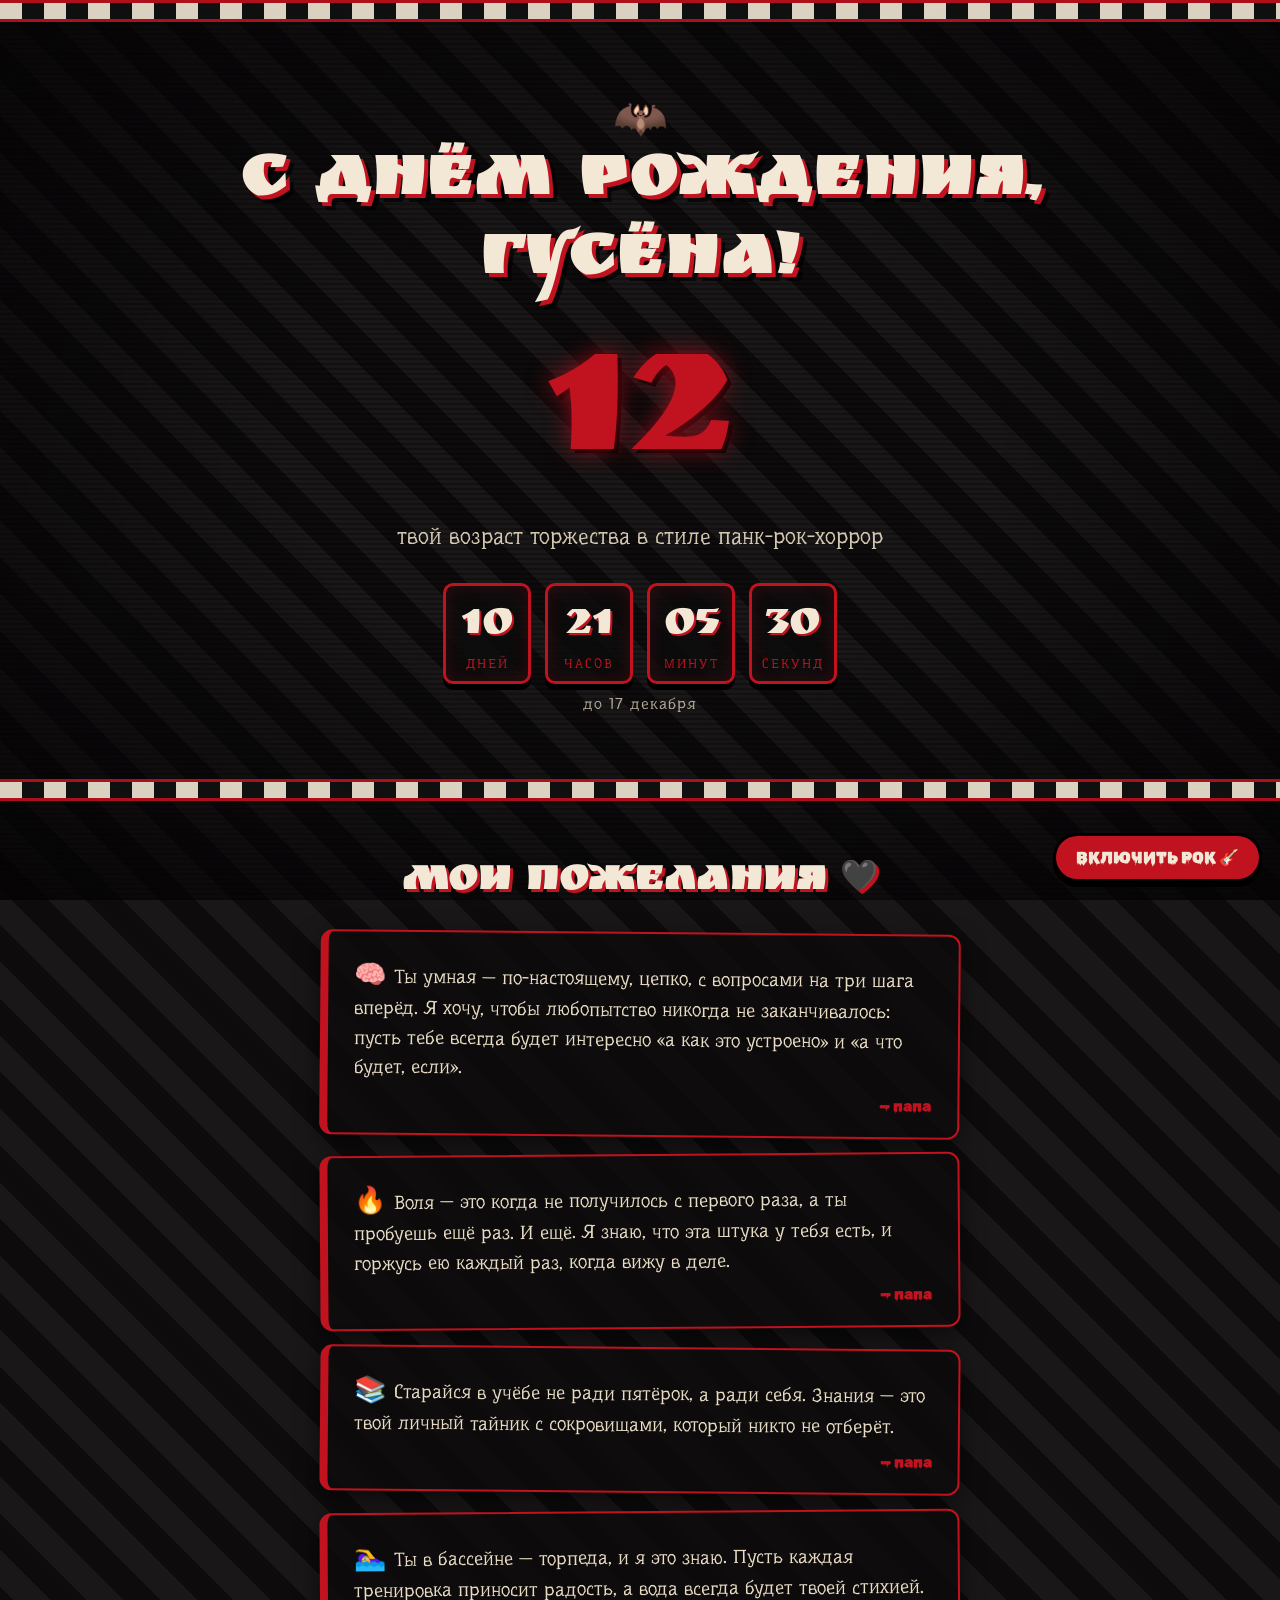
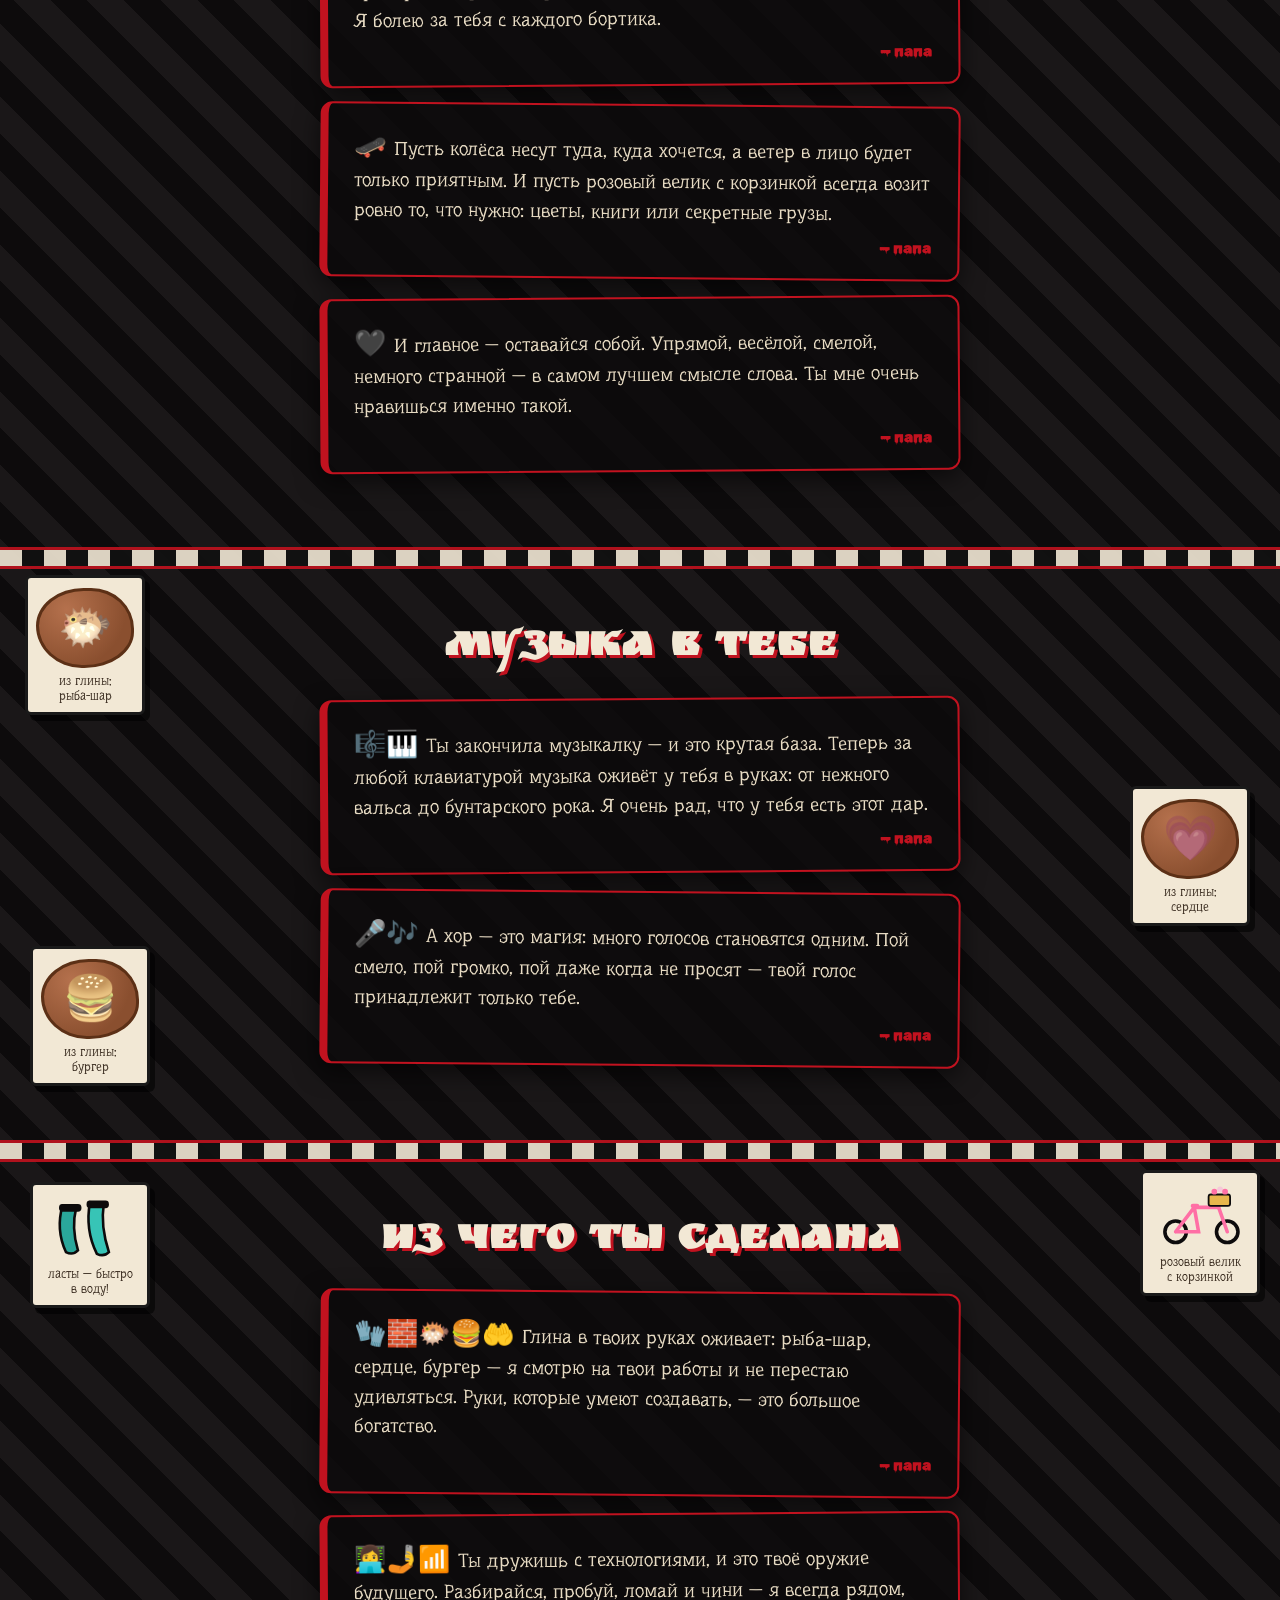
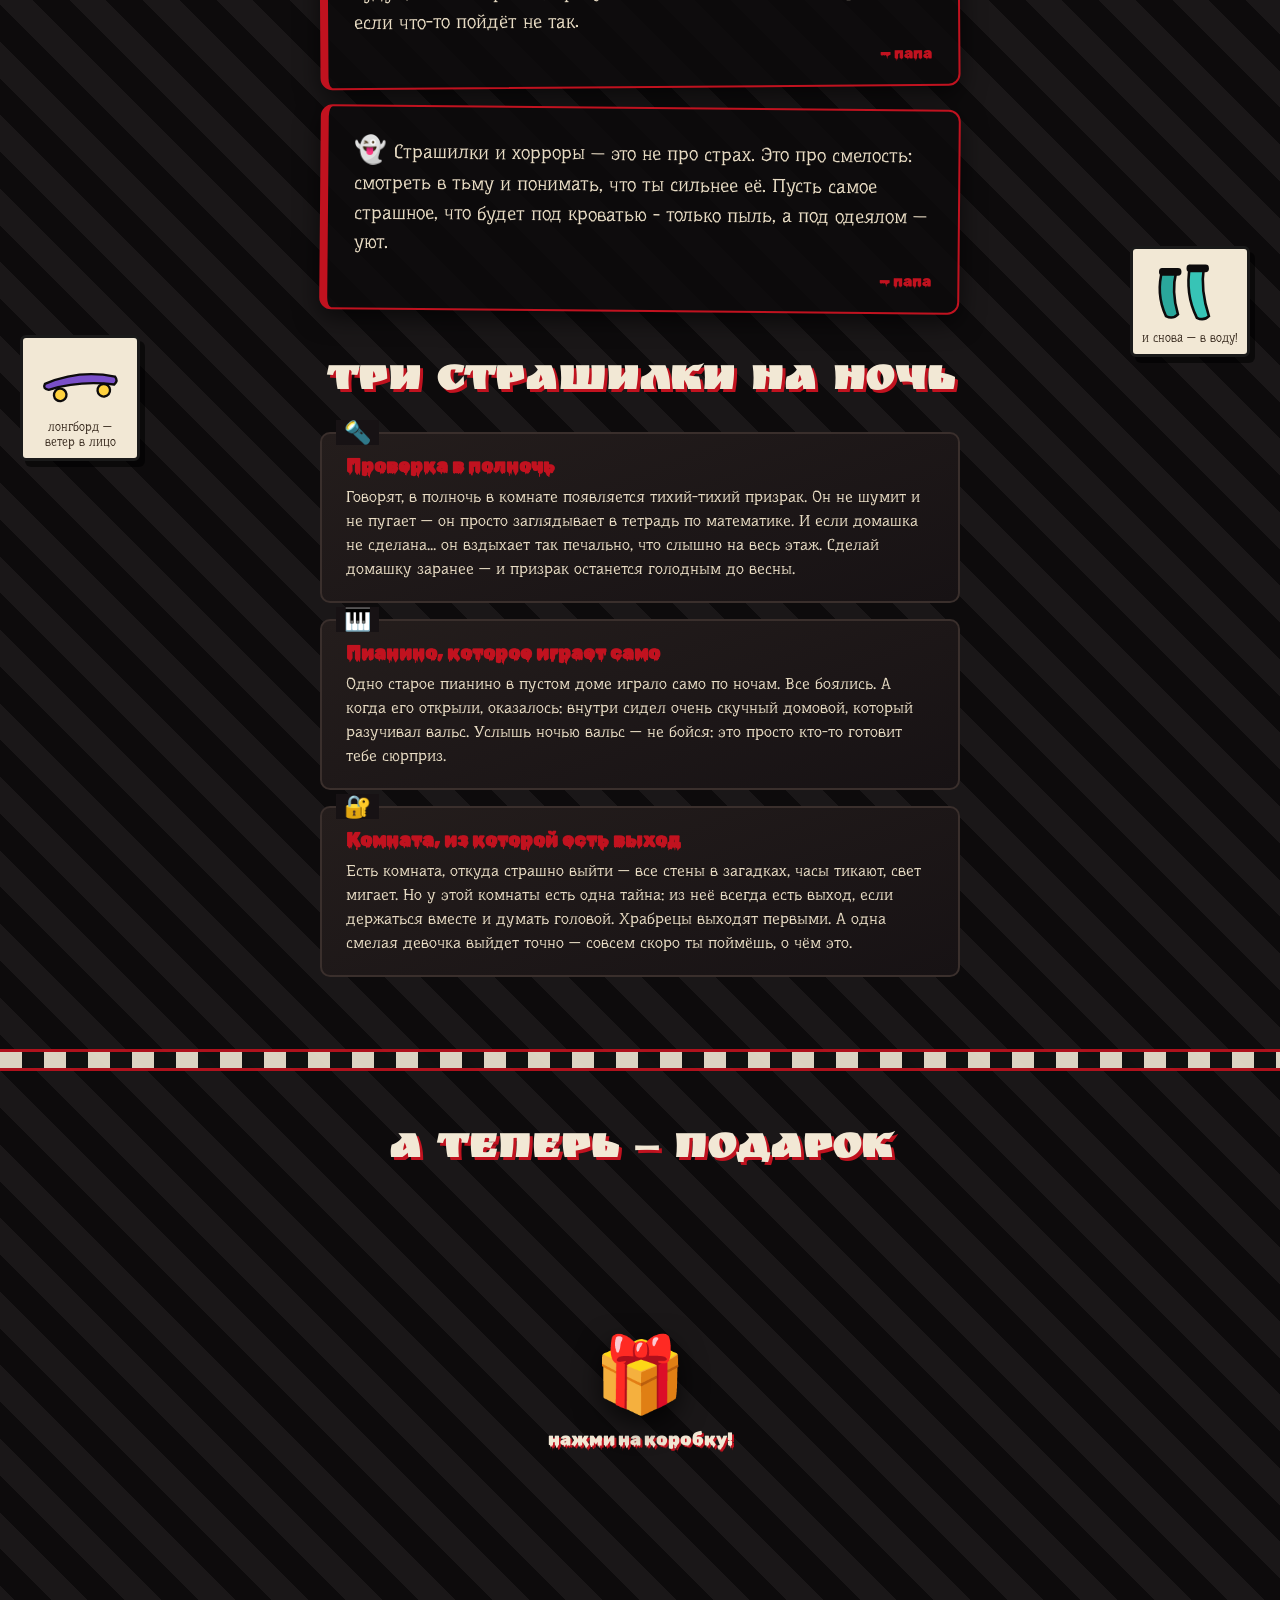
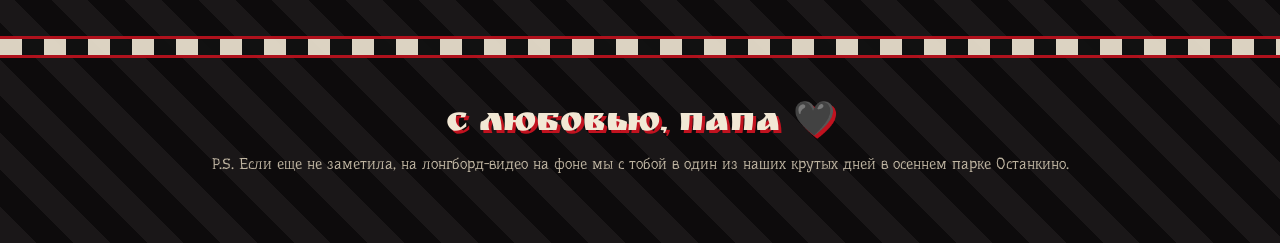
==== commit 8036e32c: "верства" ====
--- a/the-12th-bd/index.html
+++ b/the-12th-bd/index.html
@@ -195,6 +195,24 @@
   .s-bike{right:-86px; top:2px}.s-lb{left:-86px}
   .s-fish{left:-84px}.s-heart{right:-84px}
   .s-burger{left:-84px}.s-fish2{right:-84px}
+
+  /* стикеры на телефоне: из-краёв — в ряд над заголовком */
+  section{
+    display:flex;
+    flex-wrap:wrap;
+    gap:10px 8px;
+    justify-content:center;
+  }
+  section > *{width:100%;}      /* обычное содержимое — на всю ширину */
+  .sticker{
+    position:static;             /* больше не абсолютные */
+    order:-1;                    /* встают в начало секции */
+    width:auto;
+    flex:0 0 auto;
+    animation:none;
+    --rot:0deg;
+    transform:none;
+  }
 }
 /* ===== карточки пожеланий ===== */
 .wish{
@@ -298,7 +316,7 @@
 .gift-stage.open .gift-box{
   position:absolute;
   left:auto;
-  right:17%;
+  right:5%;
   bottom:10px;
   transform:scale(.62);
   opacity:1;
@@ -417,6 +435,43 @@
 
 <!-- ПОЖЕЛАНИЯ ОТ ПАПЫ -->
 <section id="wishes">
+  <h2>Мои пожелания <span class="bat-sm">🖤</span></h2>
+
+  <div class="wish"><p><span class="ico">🧠</span>Ты умная — по-настоящему, цепко, с вопросами на три шага вперёд. Я хочу, чтобы любопытство никогда не заканчивалось: пусть тебе всегда будет интересно «а как это устроено» и «а что будет, если».</p><span class="sign">— папа</span></div>
+  <div class="wish"><p><span class="ico">🔥</span>Воля — это когда не получилось с первого раза, а ты пробуешь ещё раз. И ещё. Я знаю, что эта штука у тебя есть, и горжусь ею каждый раз, когда вижу в деле.</p><span class="sign">— папа</span></div>
+  <div class="wish"><p><span class="ico">📚</span>Старайся в учёбе не ради пятёрок, а ради себя. Знания — это твой личный тайник с сокровищами, который никто не отберёт.</p><span class="sign">— папа</span></div>
+  <div class="wish"><p><span class="ico">🏊‍♀️</span>Ты в бассейне — торпеда, и я это знаю. Пусть каждая тренировка приносит радость, а вода всегда будет твоей стихией. Я болею за тебя с каждого бортика.</p><span class="sign">— папа</span></div>
+  <div class="wish"><p><span class="ico">🛹</span>Пусть колёса несут туда, куда хочется, а ветер в лицо будет только приятным. И пусть розовый велик с корзинкой всегда возит ровно то, что нужно: цветы, книги или секретные грузы.</p><span class="sign">— папа</span></div>
+  <div class="wish"><p><span class="ico">🖤</span>И главное — оставайся собой. Упрямой, весёлой, смелой, немного странной — в самом лучшем смысле слова. Ты мне очень нравишься именно такой.</p><span class="sign">— папа</span></div>
+</section>
+
+<div class="checker"></div>
+
+<!-- МУЗЫКА -->
+<section id="music">
+  <div class="sticker s-fish">
+    <div class="clay-blob"><span class="art">🐡</span></div>
+    <span class="cap">из глины:<br>рыба-шар</span>
+  </div>
+  <div class="sticker s-heart">
+    <div class="clay-blob"><span class="art">💗</span></div>
+    <span class="cap">из глины:<br>сердце</span>
+  </div>
+  <div class="sticker s-burger">
+    <div class="clay-blob"><span class="art">🍔</span></div>
+    <span class="cap">из глины:<br>бургер</span>
+  </div>
+
+  <h2>Музыка в тебе</h2>
+
+  <div class="wish"><p><span class="ico">🎼🎹</span>Ты закончила музыкалку — и это крутая база. Теперь за любой клавиатурой музыка оживёт у тебя в руках: от нежного вальса до бунтарского рока. Я очень рад, что у тебя есть этот дар.</p><span class="sign">— папа</span></div>
+  <div class="wish"><p><span class="ico">🎤🎶</span>А хор — это магия: много голосов становятся одним. Пой смело, пой громко, пой даже когда не просят — твой голос принадлежит только тебе.</p><span class="sign">— папа</span></div>
+</section>
+
+<div class="checker"></div>
+
+<!-- ГЛИНА, ИТ, ХОРРОРЫ -->
+<section id="hands">
   <div class="sticker s-fin">
     <svg viewBox="0 0 100 76">
       <path d="M18 12 Q10 40 22 66 Q30 70 36 64 Q28 38 34 14 Z" fill="#2aa79b" stroke="#0d0b0c" stroke-width="3"/>
@@ -425,15 +480,6 @@
       <rect x="46" y="6" width="26" height="9" rx="4" fill="#0d0b0c"/>
     </svg>
     <span class="cap">ласты — быстро<br>в воду!</span>
-  </div>
-  <div class="sticker s-fin2">
-    <svg viewBox="0 0 100 76">
-      <path d="M18 12 Q10 40 22 66 Q30 70 36 64 Q28 38 34 14 Z" fill="#2aa79b" stroke="#0d0b0c" stroke-width="3"/>
-      <path d="M50 8 Q44 40 58 68 Q66 72 72 66 Q62 36 66 10 Z" fill="#37c4b6" stroke="#0d0b0c" stroke-width="3"/>
-      <rect x="14" y="10" width="26" height="9" rx="4" fill="#0d0b0c"/>
-      <rect x="46" y="6" width="26" height="9" rx="4" fill="#0d0b0c"/>
-    </svg>
-    <span class="cap">и снова — в воду!</span>
   </div>
   <div class="sticker s-bike">
     <svg viewBox="0 0 120 92">
@@ -448,6 +494,15 @@
     </svg>
     <span class="cap">розовый велик<br>с корзинкой</span>
   </div>
+  <div class="sticker s-fin2">
+    <svg viewBox="0 0 100 76">
+      <path d="M18 12 Q10 40 22 66 Q30 70 36 64 Q28 38 34 14 Z" fill="#2aa79b" stroke="#0d0b0c" stroke-width="3"/>
+      <path d="M50 8 Q44 40 58 68 Q66 72 72 66 Q62 36 66 10 Z" fill="#37c4b6" stroke="#0d0b0c" stroke-width="3"/>
+      <rect x="14" y="10" width="26" height="9" rx="4" fill="#0d0b0c"/>
+      <rect x="46" y="6" width="26" height="9" rx="4" fill="#0d0b0c"/>
+    </svg>
+    <span class="cap">и снова — в воду!</span>
+  </div>
   <div class="sticker s-lb">
     <svg viewBox="0 0 110 70">
       <g transform="rotate(-6 55 35)">
@@ -459,43 +514,6 @@
     <span class="cap">лонгборд —<br>ветер в лицо</span>
   </div>
 
-  <h2>Мои пожелания <span class="bat-sm">🖤</span></h2>
-
-  <div class="wish"><p><span class="ico">🧠</span>Ты умная — по-настоящему, цепко, с вопросами на три шага вперёд. Я хочу, чтобы любопытство никогда не заканчивалось: пусть тебе всегда будет интересно «а как это устроено» и «а что будет, если».</p><span class="sign">— папа</span></div>
-  <div class="wish"><p><span class="ico">🔥</span>Воля — это когда не получилось с первого раза, а ты пробуешь ещё раз. И ещё. Я знаю, что эта штука у тебя есть, и горжусь ею каждый раз, когда вижу в деле.</p><span class="sign">— папа</span></div>
-  <div class="wish"><p><span class="ico">📚</span>Старайся в учёбе не ради пятёрок, а ради себя. Знания — это твой личный тайник с сокровищами, который никто не отберёт.</p><span class="sign">— папа</span></div>
-  <div class="wish"><p><span class="ico">🏊‍♀️</span>Ты в бассейне — торпеда, и я это знаю. Пусть каждая тренировка приносит радость, а вода всегда будет твоей стихией. Я болею за тебя с каждого бортика.</p><span class="sign">— папа</span></div>
-  <div class="wish"><p><span class="ico">🛹</span>Пусть колёса несут туда, куда хочется, а ветер в лицо будет только приятным. И пусть розовый велик с корзинкой всегда возит ровно то, что нужно: цветы, книги или секретные грузы.</p><span class="sign">— папа</span></div>
-  <div class="wish"><p><span class="ico">🖤</span>И главное — оставайся собой. Упрямой, весёлой, смелой, немного странной — в самом лучшем смысле слова. Ты мне очень нравишься именно такой.</p><span class="sign">— папа</span></div>
-</section>
-
-<div class="checker"></div>
-
-<!-- МУЗЫКА -->
-<section id="music">
-  <div class="sticker s-fish">
-    <div class="clay-blob"><span class="art">🐡</span></div>
-    <span class="cap">из глины:<br>рыба-шар</span>
-  </div>
-  <div class="sticker s-heart">
-    <div class="clay-blob"><span class="art">💗</span></div>
-    <span class="cap">из глины:<br>сердце</span>
-  </div>
-  <div class="sticker s-burger">
-    <div class="clay-blob"><span class="art">🍔</span></div>
-    <span class="cap">из глины:<br>бургер</span>
-  </div>
-
-  <h2>Музыка в тебе</h2>
-
-  <div class="wish"><p><span class="ico">🎼🎹</span>Ты закончила музыкалку — и это крутая база. Теперь за любой клавиатурой музыка оживёт у тебя в руках: от нежного вальса до бунтарского рока. Я очень рад, что у тебя есть этот дар.</p><span class="sign">— папа</span></div>
-  <div class="wish"><p><span class="ico">🎤🎶</span>А хор — это магия: много голосов становятся одним. Пой смело, пой громко, пой даже когда не просят — твой голос принадлежит только тебе.</p><span class="sign">— папа</span></div>
-</section>
-
-<div class="checker"></div>
-
-<!-- ГЛИНА, ИТ, ХОРРОРЫ -->
-<section id="hands">
   <h2>Из чего ты сделана</h2>
 
   <div class="wish"><p><span class="ico">🧤🧱🐡🍔🤲</span>Глина в твоих руках оживает: рыба-шар, сердце, бургер — я смотрю на твои работы и не перестаю удивляться. Руки, которые умеют создавать, — это большое богатство.</p><span class="sign">— папа</span></div>
